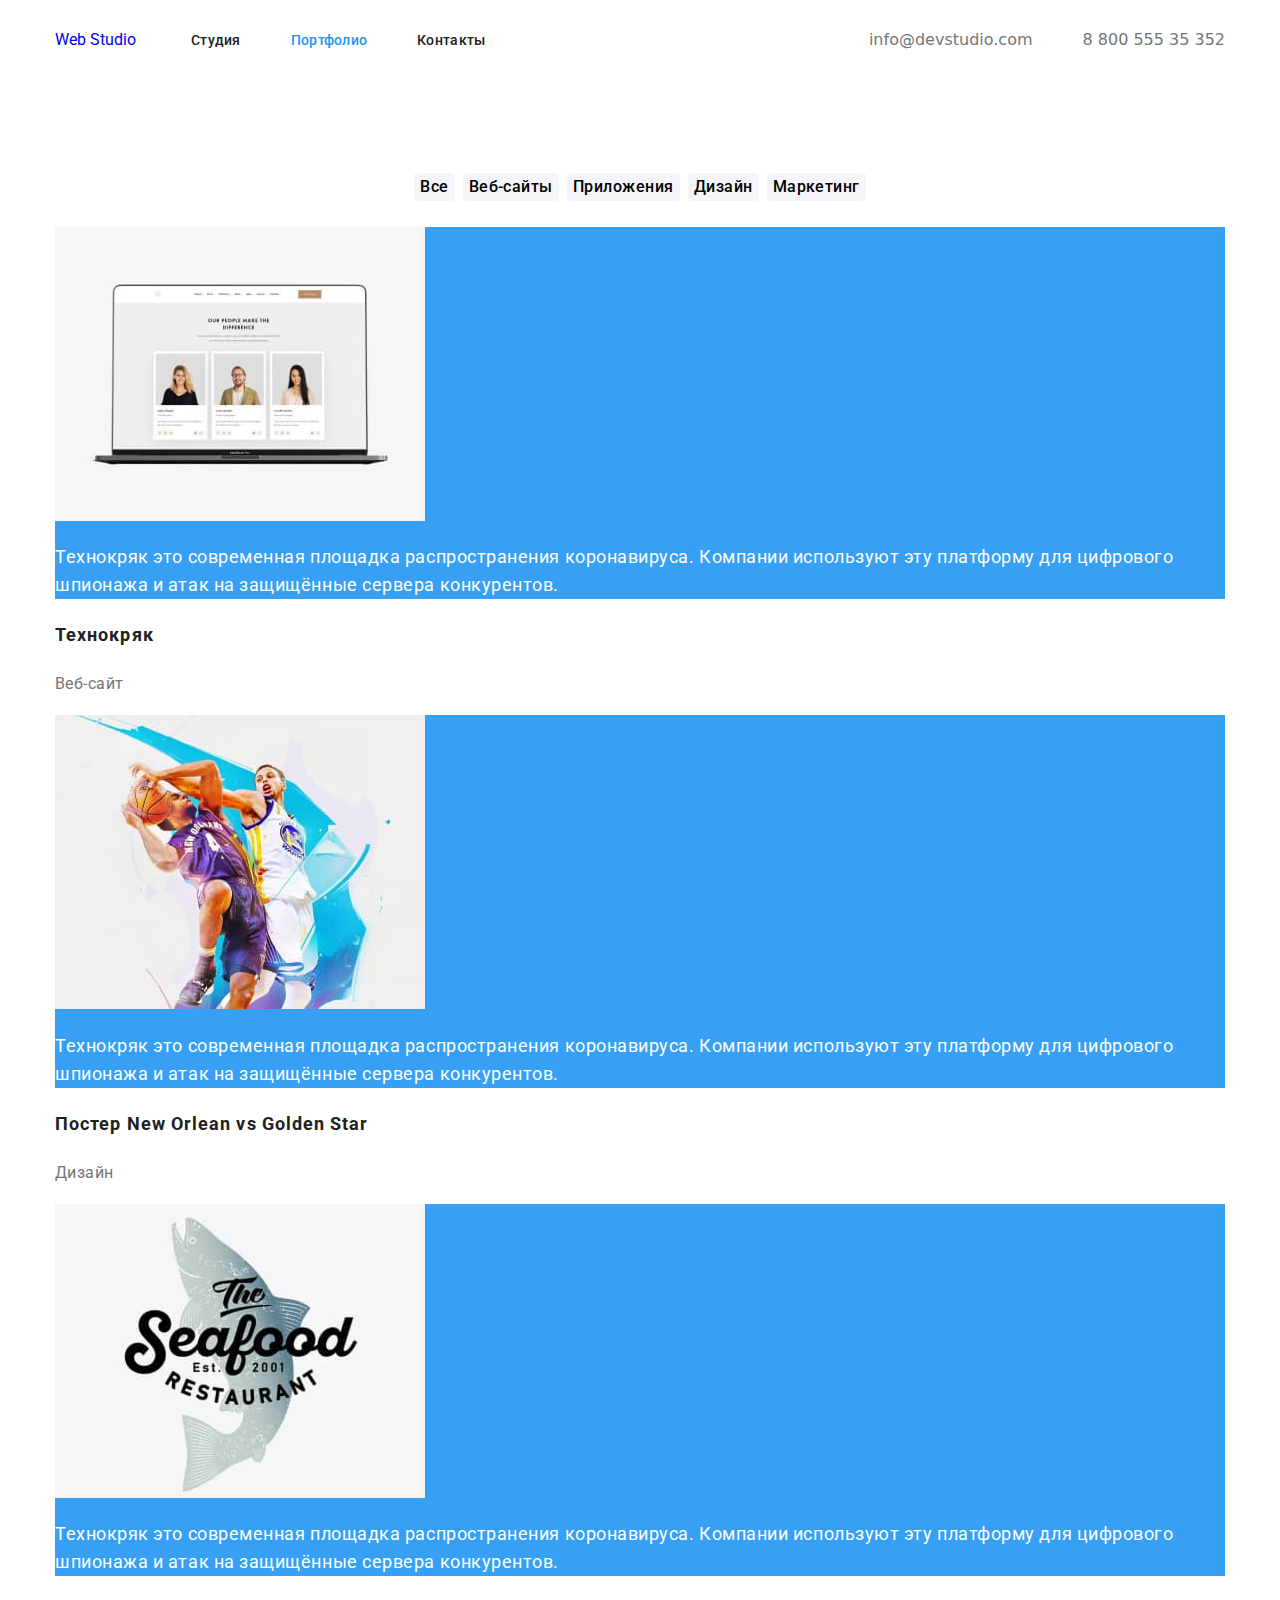
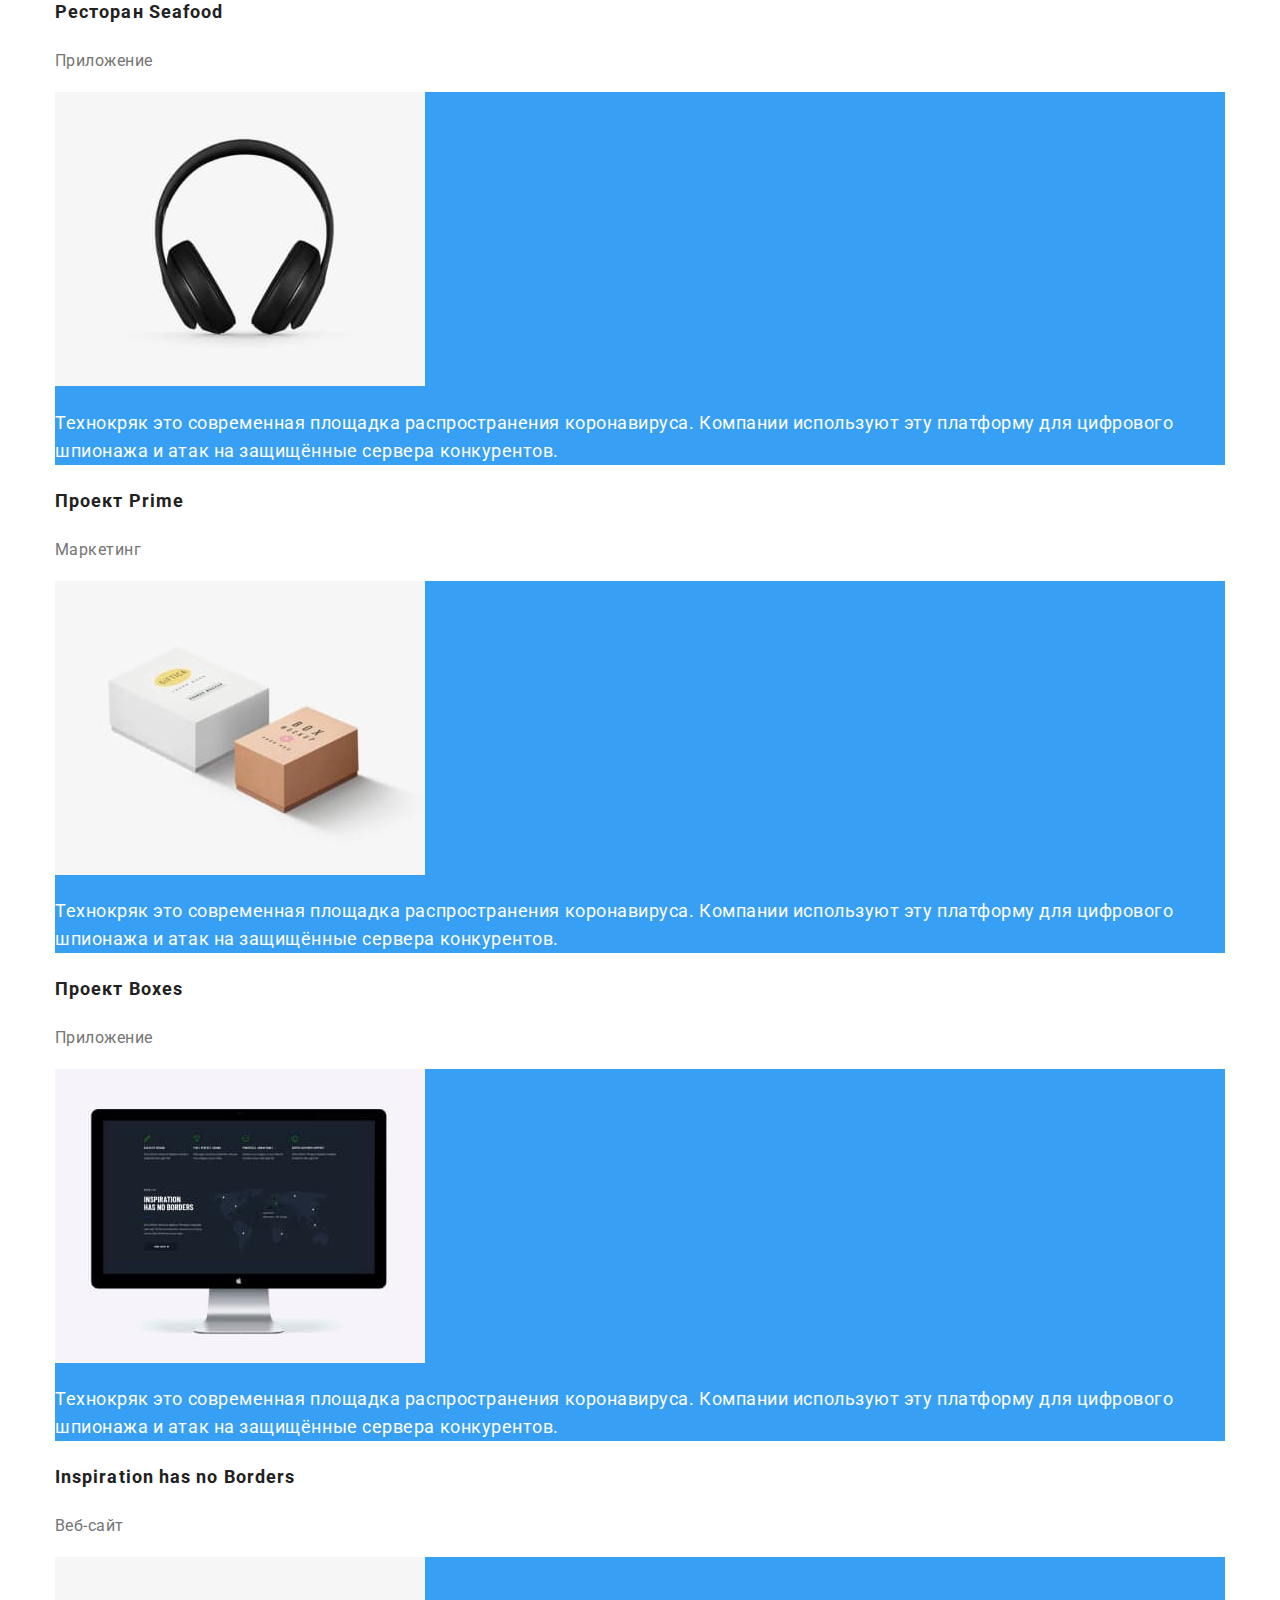
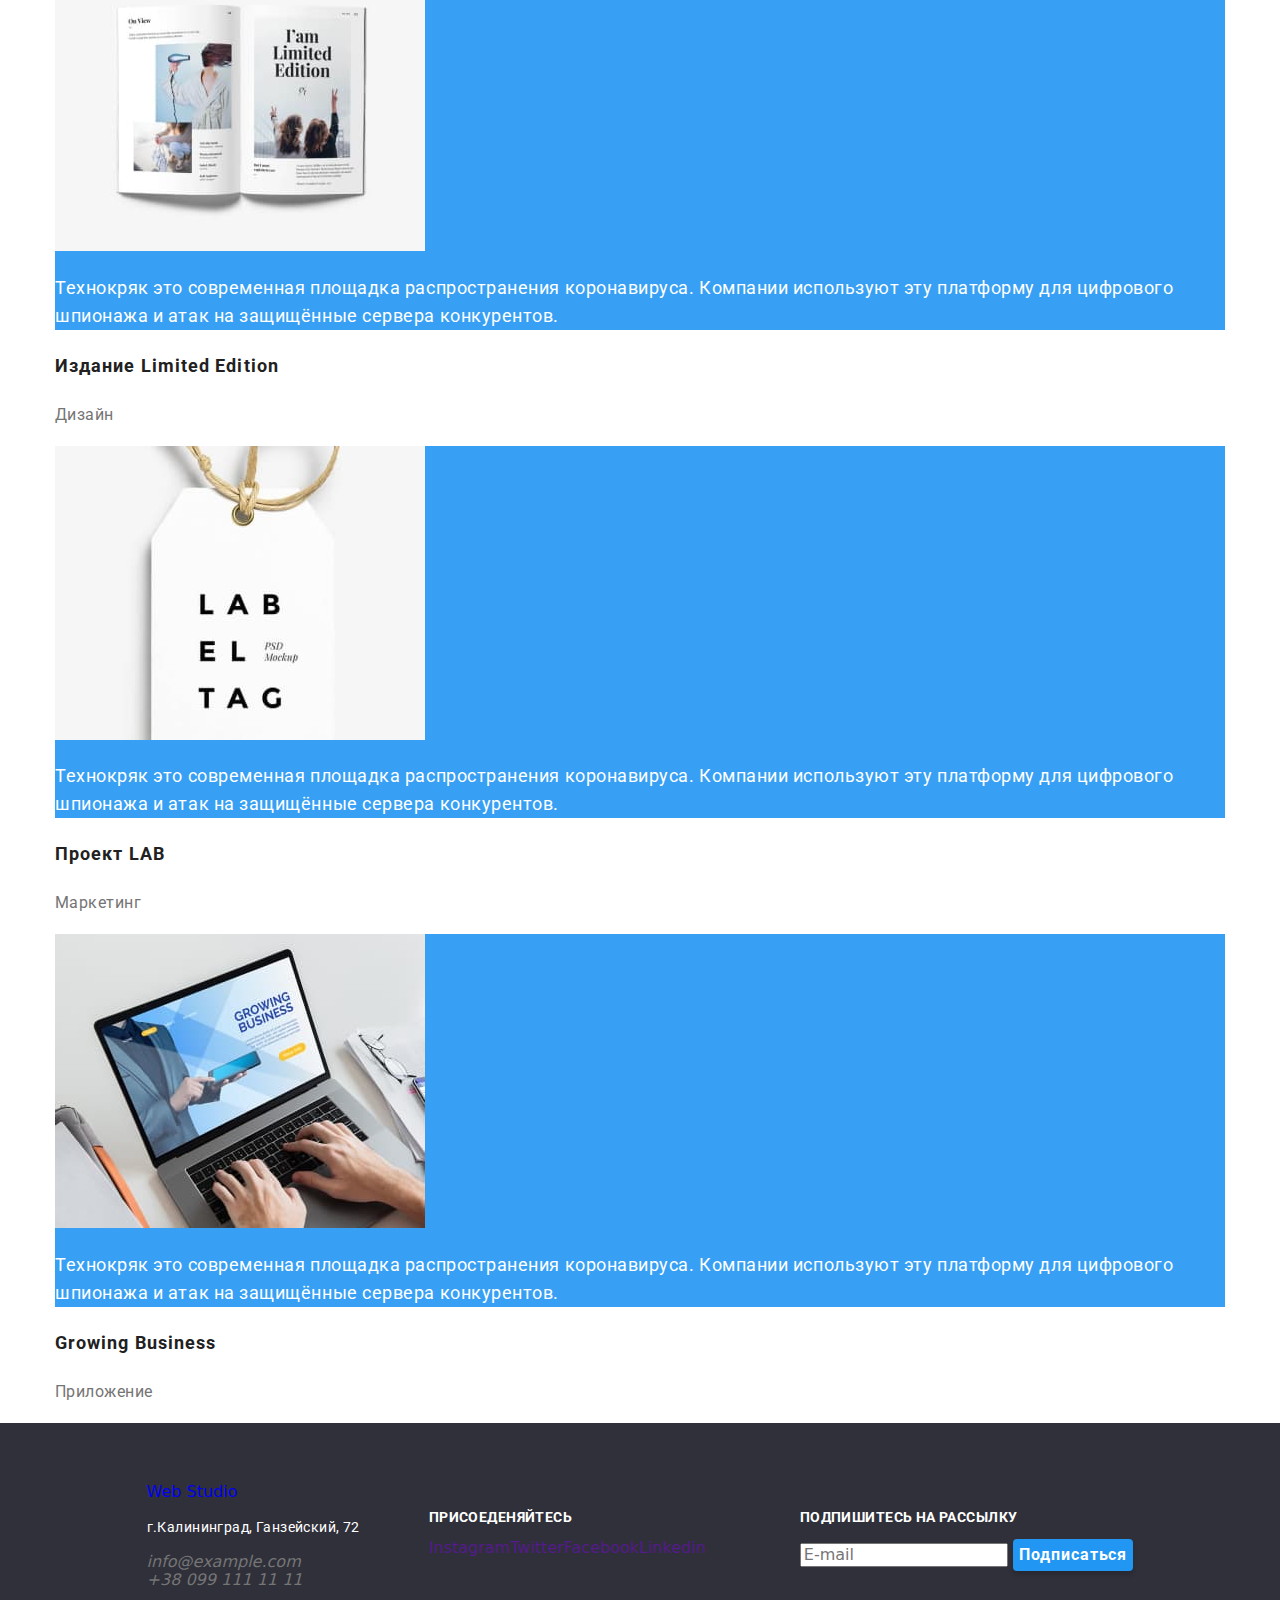
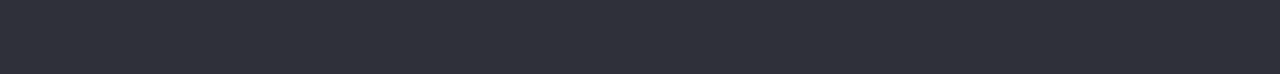
==== portfolio.html @ 3e334507 "Yonk" ====
<!DOCTYPE html>
<html lang="ru">
  <head>
    <meta charset="UTF-8" />
    <meta name="viewport" content="width=device-width, initial-scale=1.0" />
    <title>Document</title>
    <link
      href="https://fonts.googleapis.com/css2?family=Raleway:wght@700&family=Roboto:wght@400;500;700;900&display=swap"
      rel="stylesheet"
    />
    <link
      rel="stylesheet"
      href="https://cdnjs.cloudflare.com/ajax/libs/modern-normalize/0.6.0/modern-normalize.min.css"
    />

    <link rel="stylesheet" href="/css/style.css" />
    <link rel="stylesheet" href="/css/portfoli.css" />
  </head>
  <body>
    <header>
      <div class="container top">
        <div class="menu">
          <a href="/" class="menu_logo"> Web Studio</a>
          <nav class="nav">
            <ul class="menu__items list">
              <li class="item">
                <a href="index.html" class="menu__item"> Студия</a>
              </li>
              <li class="item">
                <a href="/porfolio.html" class="menu__item current">
                  Портфолио</a
                >
              </li>
              <li class="item">
                <a href="..." class="menu__item"> Контакты</a>
              </li>
            </ul>
          </nav>
        </div>
        <ul class="menu__contacts list">
          <li class="item">
            <a href="mailto:info@devstudio.com" class="contacts">
              info@devstudio.com
            </a>
          </li>
          <li class="item">
            <a href="tel:+380961111111" class="contacts">8 800 555 35 352</a>
          </li>
        </ul>
      </div>
    </header>
    <main>
      <div class="container">
        <ul class="filter__items list">
          <li class="filter__item">
            <button type="button" class="filter__button">
              <span class="filter__button-text">
                Все
              </span>
            </button>
          </li>
          <li class="filter__item">
            <button type="button" class="filter__button">
              <span class="filter__button-text">
                Веб-сайты
              </span>
            </button>
          </li>
          <li class="filter__item">
            <button type="button" class="filter__button">
              <span class="filter__button-text">
                Приложения
              </span>
            </button>
          </li>
          <li class="filter__item">
            <button type="button" class="filter__button">
              <span class="filter__button-text">
                Дизайн
              </span>
            </button>
          </li>
          <li class="filter__item">
            <button type="button" class="filter__button">
              <span class="filter__button-text">
                Маркетинг
              </span>
            </button>
          </li>
        </ul>
        <ul class="display__items list">
            <li class="display__item">
              <a href="" class="link">
                <div class="display-overlay">
                  <img src="./images/img.jpg" alt="" />
                  <div class="display-animation">
                    <p class="display-text">
                      Технокряк это современная площадка распространения
                      коронавируса. Компании используют эту платформу для
                      цифрового шпионажа и атак на защищённые сервера
                      конкурентов.
                    </p>
                  </div>
                </div>
                <h2 class="title">Технокряк</h2>
                <p class="text">Веб-сайт</p>
              </a>
            </li>
            <li class="display-item">
              <a href="" class="link">
                <div class="display-overlay">
                  <img src="./images/img2.jpg" alt="" />
                  <div class="display-animation">
                    <p class="display-text">
                      Технокряк это современная площадка распространения
                      коронавируса. Компании используют эту платформу для
                      цифрового шпионажа и атак на защищённые сервера
                      конкурентов.
                    </p>
                  </div>
                </div>
                <h2 class="title">Постер New Orlean vs Golden Star</h2>
                <p class="text">Дизайн</p>
              </a>
            </li>
            <li class="display-item">
              <a href="" class="link">
                <div class="display-overlay">
                  <img src="./images/img3.jpg" alt="" />
                  <div class="display-animation">
                    <p class="display-text">
                      Технокряк это современная площадка распространения
                      коронавируса. Компании используют эту платформу для
                      цифрового шпионажа и атак на защищённые сервера
                      конкурентов.
                    </p>
                  </div>
                </div>
                <h2 class="title">Ресторан Seafood</h2>
                <p class="text">Приложение</p>
              </a>
            </li>
            <li class="display-item">
              <a href="" class="link">
                <div class="display-overlay">
                  <img src="./images/img4.jpg" alt="" />
                  <div class="display-animation">
                    <p class="display-text">
                      Технокряк это современная площадка распространения
                      коронавируса. Компании используют эту платформу для
                      цифрового шпионажа и атак на защищённые сервера
                      конкурентов.
                    </p>
                  </div>
                </div>
                <h2 class="title">Проект Prime</h2>
                <p class="text">Маркетинг</p>
              </a>
            </li>
            <li class="display-item">
              <a href="" class="link">
                <div class="display-overlay">
                  <img src="./images/img5.jpg" alt="" />
                  <div class="display-animation">
                    <p class="display-text">
                      Технокряк это современная площадка распространения
                      коронавируса. Компании используют эту платформу для
                      цифрового шпионажа и атак на защищённые сервера
                      конкурентов.
                    </p>
                  </div>
                </div>
                <h2 class="title">Проект Boxes</h2>
                <p class="text">Приложение</p>
              </a>
            </li>
            <li class="display-item">
              <a href="" class="link">
                <div class="display-overlay">
                  <img src="./images/img6.jpg" alt="" />
                  <div class="display-animation">
                    <p class="display-text">
                      Технокряк это современная площадка распространения
                      коронавируса. Компании используют эту платформу для
                      цифрового шпионажа и атак на защищённые сервера
                      конкурентов.
                    </p>
                  </div>
                </div>
                <h2 class="title">Inspiration has no Borders</h2>
                <p class="text">Веб-сайт</p>
              </a>
            </li>
            <li class="display-item">
              <a href="" class="link">
                <div class="display-overlay">
                  <img src="./images/img7.jpg" alt="" />
                  <div class="display-animation">
                    <p class="display-text">
                      Технокряк это современная площадка распространения
                      коронавируса. Компании используют эту платформу для
                      цифрового шпионажа и атак на защищённые сервера
                      конкурентов.
                    </p>
                  </div>
                </div>
                <h2 class="title">Издание Limited Edition</h2>
                <p class="text">Дизайн</p>
              </a>
            </li>
            <li class="display-item">
              <a href="" class="link">
                <div class="display-overlay">
                  <img src="./images/img8.jpg" alt="" />
                  <div class="display-animation">
                    <p class="display-text">
                      Технокряк это современная площадка распространения
                      коронавируса. Компании используют эту платформу для
                      цифрового шпионажа и атак на защищённые сервера
                      конкурентов.
                    </p>
                  </div>
                </div>
                <h2 class="title">Проект LAB</h2>
                <p class="text">Маркетинг</p>
              </a>
            </li>
            <li class="display-item">
              <a href="" class="link">
                <div class="display-overlay">
                  <img src="./images/img9.jpg" alt="" />
                  <div class="display-animation">
                    <p class="display-text">
                      Технокряк это современная площадка распространения
                      коронавируса. Компании используют эту платформу для
                      цифрового шпионажа и атак на защищённые сервера
                      конкурентов.
                    </p>
                  </div>
                </div>
                <h2 class="title">Growing Business</h2>
                <p class="text">Приложение</p>
              </a>
            </li>
          </ul>
        </div>
      </section>
    </main>

      </div>
    </main>
    <footer>
      <section class="footer">
        <div class="container down">
          <div class="menu__block">
            <a href="/" class="menu_logo footer"> Web Studio</a>
            <address>
              <p class="address footer_address">
                г.Калининград, Ганзейский, 72
              </p>
              <a href="" class="contacts">info@example.com</a> <br />
              <a href="" class="contacts">+38 099 111 11 11</a>
            </address>
          </div>
          <div class="call">
            <h3 class="call-to-action">присоеденяйтесь</h3>
            <ul class="list social">
              <li><a href="" aria-label="Ссылка на Instagram">Instagram</a></li>
              <li><a href="" aria-label="Ссылка на Twitter">Twitter</a></li>
              <li><a href="" aria-label="Ссылка на Facebook">Facebook</a></li>
              <li><a href="" aria-label="Ссылка на Linkedin">Linkedin</a></li>
            </ul>
          </div>
          <div class="subscribe">
            <h3 class="call-to-action">подпишитесь на рассылку</h3>
            <form action="" class="sub">
              <input type="text" placeholder="E-mail" />
              <button class="sub__butt">
                <span class="baner__button-text"> Подписаться</span>
              </button>
            </form>
          </div>
        </div>
      </section>
    </footer>
  </body>
</html>
---- css/style.css ----
/* color: #2196f3;
color: #212121;
color: #757575;
color: #ffffff; */

a {
  text-decoration: none;
}
.nav {
  margin-left: 55px;
}
.list {
  list-style-type: none;
  margin: 0;
  padding: 0;
}
.top {
  display: flex;
}
.menu {
  font-family: Roboto;
  display: flex;
  height: 80px;
  align-items: center;
}
.menu__item {
  color: #212121;
  font-family: Roboto;
  font-style: normal;
  font-weight: 500;
  font-size: 14px;
  line-height: 16px;
  letter-spacing: 0.02em;
}
.menu__item:focus {
  color: #2196f3;
}
.menu__items {
  display: flex;
}

.menu__items .item + .item {
  margin-left: 50px;
}
.menu__contacts {
  display: flex;
  margin-left: auto;
  align-items: center;
}
.menu__contacts .item + .item {
  margin-left: 50px;
}
.menu__item:hover {
  color: #2196f3;
}
.current {
  color: #2196f3;
}
.contacts {
  color: #757575;
}
.contacts:hover {
  color: #2196f3;
}
.baner {
  background: rgba(47, 48, 58, 0.8);
  align-items: center;
  text-align: center;
  height: 600px;
  background-size: cover;
}

.baner__text {
  font-family: Roboto;
  color: #ffffff;
  font-style: normal;
  font-weight: 900;
  font-size: 44px;
  line-height: 60px;
  text-align: center;
  letter-spacing: 0.06em;
  text-transform: uppercase;
  padding-top: 200px;
  margin-top: 0px;
}
.baner__button {
  background: #2196f3;
  box-shadow: 0px 4px 4px rgba(0, 0, 0, 0.15);
  border-radius: 4px;
  border-style: none;
}
.baner__button-text {
  font-family: Roboto;
  font-style: normal;
  font-weight: bold;
  font-size: 16px;
  line-height: 30px;
  display: flex;
  align-items: center;
  letter-spacing: 0.06em;
  color: #ffffff;
}
.feauture {
  margin-top: 94px;
}
.feauture__title {
  font-family: Roboto;
  font-style: normal;
  font-weight: bold;
  font-size: 14px;
  line-height: 16px;
  letter-spacing: 0.03em;
  text-transform: uppercase;

  color: #212121;
}
.feauture__list .feauture__item + .feauture__item {
  margin-left: 50px;
  justify-content: space-around;
}
.feauture__text {
  font-family: Roboto;
  font-style: normal;
  font-weight: normal;
  font-size: 14px;
  line-height: 24px;
  letter-spacing: 0.03em;
  width: 250px;

  color: #757575;
}
.feauture__list {
  display: flex;
}
.feauture__item {
}
.wwd {
  margin-top: 94px;
  margin-bottom: 94px;
}
.wwd__lis {
  display: flex;
}
.wwd__item {
  background-color: rgba(47, 48, 58, 0.8);
}
.wwd__item:not(:last-child) {
  margin-right: 30px;
}
.wwd__title {
  font-family: Roboto;
  font-style: normal;
  font-weight: bold;
  font-size: 36px;
  line-height: 42px;
  text-align: center;
  letter-spacing: 0.03em;
  margin-bottom: 40px;

  color: #212121;
}
.wwd__pic {
  width: 370px;
  height: 294px;
}

.wwd__text {
  font-family: Roboto;
  font-style: normal;
  font-weight: bold;
  font-size: 14px;
  line-height: 16px;
  text-align: center;
  letter-spacing: 0.03em;
  text-transform: uppercase;
  color: #ffffff;
}
.ourteam {
  background: #f5f4fa;
  height: 702px;
}
.ourteam__title {
  font-family: Roboto;
  font-style: normal;
  font-weight: bold;
  font-size: 36px;
  line-height: 42px;
  text-align: center;
  letter-spacing: 0.03em;
  color: #212121;
  padding-top: 94px;
}
.ourteam__name {
  font-family: Roboto;
  font-style: normal;
  font-weight: 500;
  font-size: 16px;
  line-height: 19px;
  text-align: center;
  letter-spacing: 0.03em;
  color: #212121;
}
.ourteam__work {
  font-family: Roboto;
  font-style: normal;
  font-weight: normal;
  font-size: 16px;
  line-height: 19px;
  /* identical to box height */

  text-align: center;
  letter-spacing: 0.03em;

  color: #757575;
}
.ourteam__list {
  display: flex;
}

.ourteam__items {
  background-color: #ffffff;
}

.ourteam__items:not(:last-child) {
  margin-right: 30px;
}

.socials {
  display: flex;
  justify-content: center;
}

.partners__title {
  font-family: Roboto;
  font-style: normal;
  font-weight: bold;
  font-size: 36px;
  line-height: 42px;
  text-align: center;
  letter-spacing: 0.03em;
  margin-top: 94px;
  margin-bottom: 50px;
  color: #212121;
}
.partners__list {
  display: flex;
  justify-content: center;
  width: 1170px;
  margin-bottom: 94px;
}
.partners__item {
  border: 1px #afb1b8 solid;
  border-radius: 4px;
  width: 170px;
  height: 90px;
  display: flex;
  justify-content: center;
  align-items: center;
}
.partners__item:not(:last-child) {
  margin-right: 30px;
}
.footer {
  background: #2f303a;
  height: 251px;
}
.address {
  font-family: Roboto;
  font-style: normal;
  font-weight: normal;
  font-size: 14px;
  line-height: 24px;
  letter-spacing: 0.03em;
  color: #ffffff;
}
.footer_address {
}
.menu__block {
  padding-top: 60px;
  padding-right: 69px;
}
.down {
  display: flex;
  justify-content: center;
}
.call {
  padding-top: 72px;
  padding-right: 94px;
}
.call-to-action {
  font-family: Roboto;
  font-style: normal;
  font-weight: bold;
  font-size: 14px;
  line-height: 16px;
  letter-spacing: 0.03em;
  text-transform: uppercase;
  color: #ffffff;
}
.container {
  padding-left: 15px;
  padding-right: 15px;
  margin-left: auto;
  margin-right: auto;
  width: 1200px;
}
.subscribe {
  padding-top: 72px;
}
.social {
  display: flex;
}
.call__text {
  font-family: Roboto;
  font-style: normal;
  font-weight: bold;
  font-size: 16px;
  line-height: 30px;

  display: flex;
  align-items: center;
  text-align: center;
  letter-spacing: 0.06em;

  color: #ffffff;
}
.sub__butt {
  background: #2196f3;
  box-shadow: 0px 4px 4px rgba(0, 0, 0, 0.15);
  border-radius: 4px;
  border-style: none;
}
---- css/portfoli.css ----
.filter__items {
  display: flex;
  justify-content: center;
  margin-top: 93px;
  padding-bottom: 34px;
  height: 54px;
}
.filter__items .filter__item:not(:last-child) {
  margin-right: 8px;
}
.filter__button {
  background: #f5f4fa;
  border-radius: 4px;
  border-style: none;
}

.filter__button:hover,
.filter__button:focus,
.filter__button-text:hover,
.filter__buttn-text:focus {
  background-color: #2196f3;
  color: #f5f4fa;
}
.filter__button-text {
  font-family: Roboto;
  font-style: normal;
  font-weight: 500;
  font-size: 16px;
  line-height: 26px;
  text-align: center;
  letter-spacing: 0.03em;
}
/* .main-section {
    padding-top: 94px;
    padding-bottom: 94px;
  } 
  */

.display-text {
  font-family: Roboto;
  font-style: normal;
  font-weight: normal;
  font-size: 18px;
  line-height: 28px;
  /* or 156% */

  letter-spacing: 0.03em;

  color: #ffffff;
}
.display-overlay {
  background: rgba(33, 150, 243, 0.9);
}
.title {
  font-family: Roboto;
  font-style: normal;
  font-weight: bold;
  font-size: 18px;
  line-height: 36px;
  /* identical to box height, or 200% */

  letter-spacing: 0.06em;

  color: #212121;
}

.text {
  font-family: Roboto;
  font-style: normal;
  font-weight: normal;
  font-size: 16px;
  line-height: 30px;
  /* identical to box height, or 187% */

  letter-spacing: 0.03em;

  color: #757575;
}
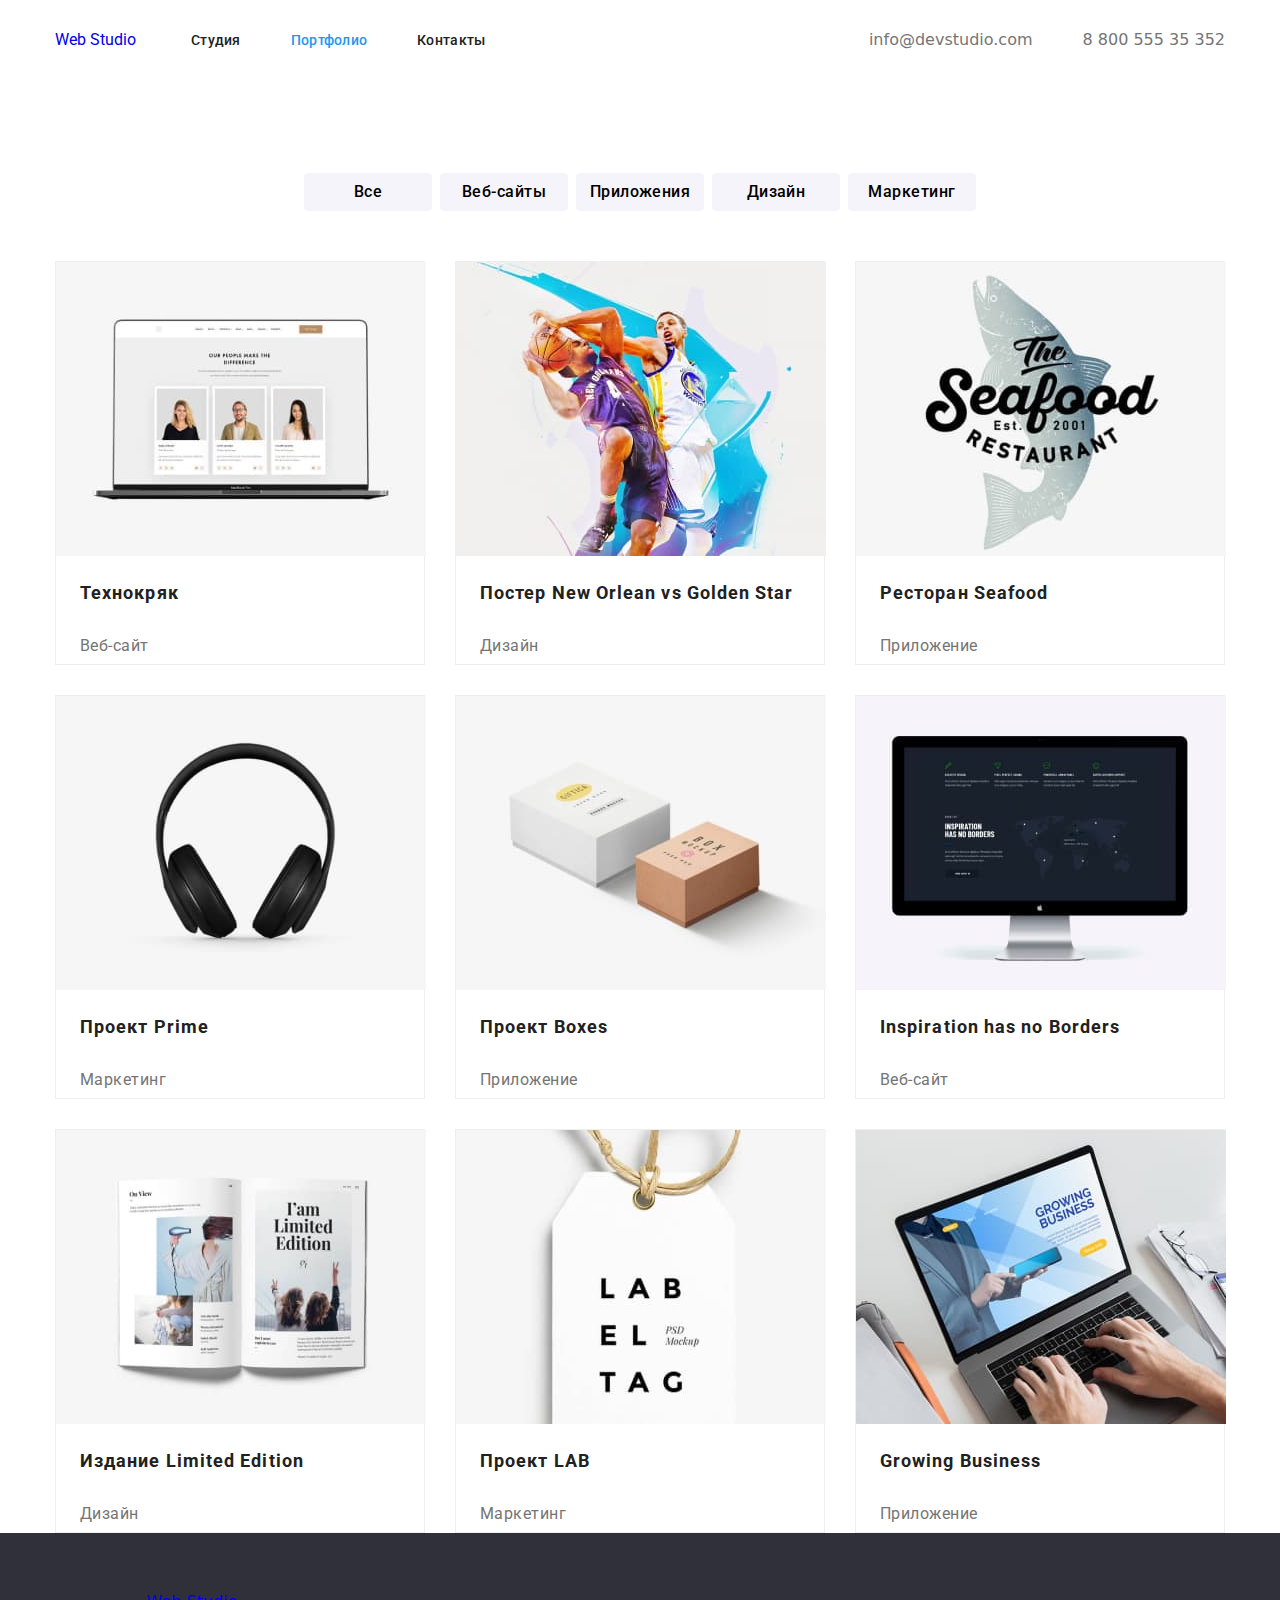
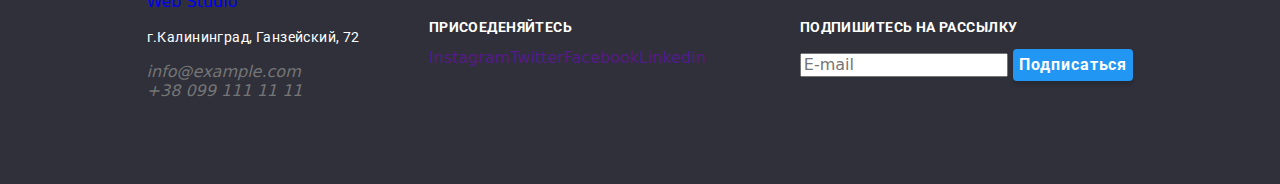
==== commit aa2ba0d4: "port" ====
--- a/portfolio.html
+++ b/portfolio.html
@@ -91,152 +91,152 @@
         <ul class="display__items list">
             <li class="display__item">
               <a href="" class="link">
-                <div class="display-overlay">
+                <div class="display__overlay">
                   <img src="./images/img.jpg" alt="" />
-                  <div class="display-animation">
-                    <p class="display-text">
-                      Технокряк это современная площадка распространения
-                      коронавируса. Компании используют эту платформу для
-                      цифрового шпионажа и атак на защищённые сервера
-                      конкурентов.
-                    </p>
-                  </div>
+                  <!-- <div class="display__animation">
+                    <p class="display__text">
+                      Технокряк это современная площадка распространения
+                      коронавируса. Компании используют эту платформу для
+                      цифрового шпионажа и атак на защищённые сервера
+                      конкурентов.
+                    </p>
+                  </div> -->
                 </div>
                 <h2 class="title">Технокряк</h2>
                 <p class="text">Веб-сайт</p>
               </a>
             </li>
-            <li class="display-item">
-              <a href="" class="link">
-                <div class="display-overlay">
+            <li class="display__item">
+              <a href="" class="link">
+                <div class="displayoverlay">
                   <img src="./images/img2.jpg" alt="" />
-                  <div class="display-animation">
-                    <p class="display-text">
-                      Технокряк это современная площадка распространения
-                      коронавируса. Компании используют эту платформу для
-                      цифрового шпионажа и атак на защищённые сервера
-                      конкурентов.
-                    </p>
-                  </div>
+                  <!-- <div class="display__animation">
+                    <p class="display__text">
+                      Технокряк это современная площадка распространения
+                      коронавируса. Компании используют эту платформу для
+                      цифрового шпионажа и атак на защищённые сервера
+                      конкурентов.
+                    </p>
+                  </div> -->
                 </div>
                 <h2 class="title">Постер New Orlean vs Golden Star</h2>
                 <p class="text">Дизайн</p>
               </a>
             </li>
-            <li class="display-item">
-              <a href="" class="link">
-                <div class="display-overlay">
+            <li class="display__item">
+              <a href="" class="link">
+                <div class="display__overlay">
                   <img src="./images/img3.jpg" alt="" />
-                  <div class="display-animation">
-                    <p class="display-text">
-                      Технокряк это современная площадка распространения
-                      коронавируса. Компании используют эту платформу для
-                      цифрового шпионажа и атак на защищённые сервера
-                      конкурентов.
-                    </p>
-                  </div>
+                  <!-- <div class="display__animation">
+                    <p class="display__text">
+                      Технокряк это современная площадка распространения
+                      коронавируса. Компании используют эту платформу для
+                      цифрового шпионажа и атак на защищённые сервера
+                      конкурентов.
+                    </p>
+                  </div> -->
                 </div>
                 <h2 class="title">Ресторан Seafood</h2>
                 <p class="text">Приложение</p>
               </a>
             </li>
-            <li class="display-item">
-              <a href="" class="link">
-                <div class="display-overlay">
+            <li class="display__item">
+              <a href="" class="link">
+                <div class="display__overlay">
                   <img src="./images/img4.jpg" alt="" />
-                  <div class="display-animation">
-                    <p class="display-text">
-                      Технокряк это современная площадка распространения
-                      коронавируса. Компании используют эту платформу для
-                      цифрового шпионажа и атак на защищённые сервера
-                      конкурентов.
-                    </p>
-                  </div>
+                  <!-- <div class="display__animation">
+                    <p class="display__text">
+                      Технокряк это современная площадка распространения
+                      коронавируса. Компании используют эту платформу для
+                      цифрового шпионажа и атак на защищённые сервера
+                      конкурентов.
+                    </p>
+                  </div> -->
                 </div>
                 <h2 class="title">Проект Prime</h2>
                 <p class="text">Маркетинг</p>
               </a>
             </li>
-            <li class="display-item">
-              <a href="" class="link">
-                <div class="display-overlay">
+            <li class="display__item">
+              <a href="" class="link">
+                <div class="display__overlay">
                   <img src="./images/img5.jpg" alt="" />
-                  <div class="display-animation">
-                    <p class="display-text">
-                      Технокряк это современная площадка распространения
-                      коронавируса. Компании используют эту платформу для
-                      цифрового шпионажа и атак на защищённые сервера
-                      конкурентов.
-                    </p>
-                  </div>
+                  <!-- <div class="display__animation">
+                    <p class="display__text">
+                      Технокряк это современная площадка распространения
+                      коронавируса. Компании используют эту платформу для
+                      цифрового шпионажа и атак на защищённые сервера
+                      конкурентов.
+                    </p>
+                  </div> -->
                 </div>
                 <h2 class="title">Проект Boxes</h2>
                 <p class="text">Приложение</p>
               </a>
             </li>
-            <li class="display-item">
-              <a href="" class="link">
-                <div class="display-overlay">
+            <li class="display__item">
+              <a href="" class="link">
+                <div class="display__overlay">
                   <img src="./images/img6.jpg" alt="" />
-                  <div class="display-animation">
-                    <p class="display-text">
-                      Технокряк это современная площадка распространения
-                      коронавируса. Компании используют эту платформу для
-                      цифрового шпионажа и атак на защищённые сервера
-                      конкурентов.
-                    </p>
-                  </div>
+                  <!-- <div class="display__animation">
+                    <p class="display__text">
+                      Технокряк это современная площадка распространения
+                      коронавируса. Компании используют эту платформу для
+                      цифрового шпионажа и атак на защищённые сервера
+                      конкурентов.
+                    </p>
+                  </div> -->
                 </div>
                 <h2 class="title">Inspiration has no Borders</h2>
                 <p class="text">Веб-сайт</p>
               </a>
             </li>
-            <li class="display-item">
-              <a href="" class="link">
-                <div class="display-overlay">
+            <li class="display__item">
+              <a href="" class="link">
+                <div class="display__overlay">
                   <img src="./images/img7.jpg" alt="" />
-                  <div class="display-animation">
-                    <p class="display-text">
-                      Технокряк это современная площадка распространения
-                      коронавируса. Компании используют эту платформу для
-                      цифрового шпионажа и атак на защищённые сервера
-                      конкурентов.
-                    </p>
-                  </div>
+                  <!-- <div class="display__animation">
+                    <p class="display__text">
+                      Технокряк это современная площадка распространения
+                      коронавируса. Компании используют эту платформу для
+                      цифрового шпионажа и атак на защищённые сервера
+                      конкурентов.
+                    </p>
+                  </div> -->
                 </div>
                 <h2 class="title">Издание Limited Edition</h2>
                 <p class="text">Дизайн</p>
               </a>
             </li>
-            <li class="display-item">
-              <a href="" class="link">
-                <div class="display-overlay">
+            <li class="display__item">
+              <a href="" class="link">
+                <div class="display__overlay">
                   <img src="./images/img8.jpg" alt="" />
-                  <div class="display-animation">
-                    <p class="display-text">
-                      Технокряк это современная площадка распространения
-                      коронавируса. Компании используют эту платформу для
-                      цифрового шпионажа и атак на защищённые сервера
-                      конкурентов.
-                    </p>
-                  </div>
+                  <!-- <div class="display__animation">
+                    <p class="display__text">
+                      Технокряк это современная площадка распространения
+                      коронавируса. Компании используют эту платформу для
+                      цифрового шпионажа и атак на защищённые сервера
+                      конкурентов.
+                    </p>
+                  </div> -->
                 </div>
                 <h2 class="title">Проект LAB</h2>
                 <p class="text">Маркетинг</p>
               </a>
             </li>
-            <li class="display-item">
-              <a href="" class="link">
-                <div class="display-overlay">
+            <li class="display__item">
+              <a href="" class="link">
+                <div class="display__overlay">
                   <img src="./images/img9.jpg" alt="" />
-                  <div class="display-animation">
-                    <p class="display-text">
-                      Технокряк это современная площадка распространения
-                      коронавируса. Компании используют эту платформу для
-                      цифрового шпионажа и атак на защищённые сервера
-                      конкурентов.
-                    </p>
-                  </div>
+                  <!-- <div class="display__animation">
+                    <p class="display__text">
+                      Технокряк это современная площадка распространения
+                      коронавируса. Компании используют эту платформу для
+                      цифрового шпионажа и атак на защищённые сервера
+                      конкурентов.
+                    </p>
+                  </div> -->
                 </div>
                 <h2 class="title">Growing Business</h2>
                 <p class="text">Приложение</p>
--- a/css/portfoli.css
+++ b/css/portfoli.css
@@ -2,8 +2,7 @@
   display: flex;
   justify-content: center;
   margin-top: 93px;
-  padding-bottom: 34px;
-  height: 54px;
+  padding-bottom: 50px;
 }
 .filter__items .filter__item:not(:last-child) {
   margin-right: 8px;
@@ -12,6 +11,8 @@
   background: #f5f4fa;
   border-radius: 4px;
   border-style: none;
+  width: 128px;
+  height: 38px;
 }
 
 .filter__button:hover,
@@ -57,11 +58,10 @@
   font-weight: bold;
   font-size: 18px;
   line-height: 36px;
-  /* identical to box height, or 200% */
-
   letter-spacing: 0.06em;
-
   color: #212121;
+  padding-left: 24px;
+  padding-bottom: 4px;
 }
 
 .text {
@@ -70,9 +70,28 @@
   font-weight: normal;
   font-size: 16px;
   line-height: 30px;
-  /* identical to box height, or 187% */
-
   letter-spacing: 0.03em;
 
   color: #757575;
+  padding-left: 24px;
 }
+
+.display__items {
+  display: flex;
+  flex-wrap: wrap;
+}
+
+.display__item {
+  width: 370px;
+  height: 404px;
+  margin-right: 30px;
+  margin-bottom: 30px;
+  border: 1px solid #eeeeee;
+  box-sizing: border-box;
+}
+.display__item:nth-child(3n) {
+  margin-right: 0;
+}
+.display__item:nth-last-child(-n + 3) {
+  margin-bottom: 0px;
+}
